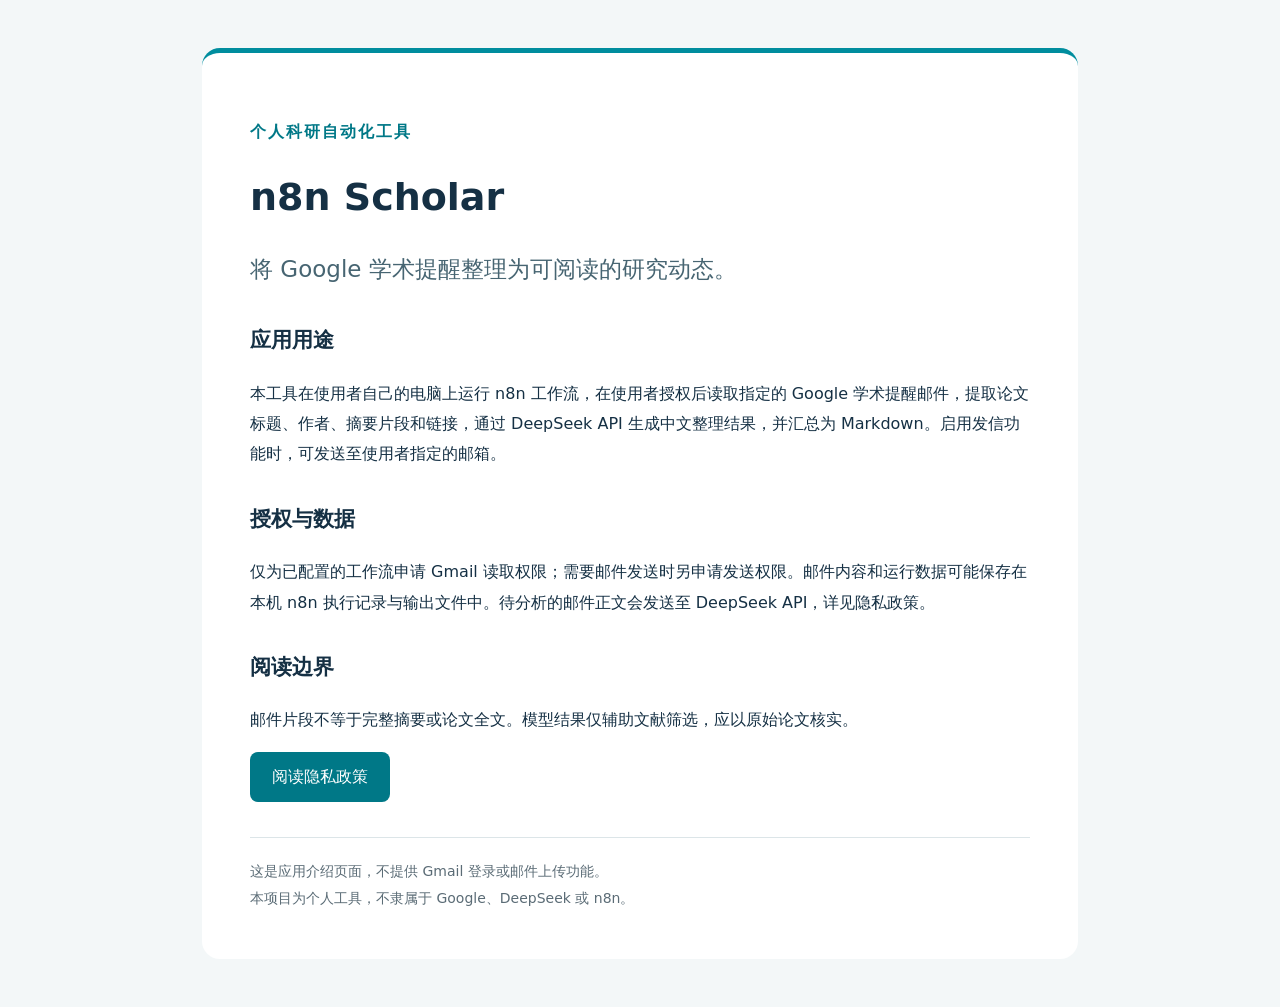
==== index.html @ 7ffe9715 "Add files via upload" ====
<!doctype html><html lang="zh-CN"><head><meta charset="utf-8"><meta name="viewport" content="width=device-width,initial-scale=1"><title>n8n Scholar — 学术动态整理</title><link rel="stylesheet" href="style.css"></head><body><main><p class="tag">个人科研自动化工具</p><h1>n8n Scholar</h1><p class="lead">将 Google 学术提醒整理为可阅读的研究动态。</p><h2>应用用途</h2><p>本工具在使用者自己的电脑上运行 n8n 工作流，在使用者授权后读取指定的 Google 学术提醒邮件，提取论文标题、作者、摘要片段和链接，通过 DeepSeek API 生成中文整理结果，并汇总为 Markdown。启用发信功能时，可发送至使用者指定的邮箱。</p><h2>授权与数据</h2><p>仅为已配置的工作流申请 Gmail 读取权限；需要邮件发送时另申请发送权限。邮件内容和运行数据可能保存在本机 n8n 执行记录与输出文件中。待分析的邮件正文会发送至 DeepSeek API，详见隐私政策。</p><h2>阅读边界</h2><p>邮件片段不等于完整摘要或论文全文。模型结果仅辅助文献筛选，应以原始论文核实。</p><p><a class="button" href="privacy.html">阅读隐私政策</a></p><footer>这是应用介绍页面，不提供 Gmail 登录或邮件上传功能。<br>本项目为个人工具，不隶属于 Google、DeepSeek 或 n8n。</footer></main></body></html>
---- style.css ----
:root{font-family:system-ui,"Microsoft YaHei",sans-serif;color:#153044;background:#f3f7f8}body{margin:0}main{max-width:780px;margin:48px auto;background:white;padding:48px;border-radius:18px;border-top:5px solid #008d9e;line-height:1.9}h1{font-size:38px;line-height:1.3}h2{font-size:21px;margin-top:30px}a{color:#007887}.tag{color:#007887;font-weight:600;letter-spacing:2px}.lead{font-size:23px;color:#476572}.button{display:inline-block;padding:10px 22px;background:#007887;color:white;text-decoration:none;border-radius:8px}footer{border-top:1px solid #dce5e8;margin-top:35px;padding-top:20px;color:#5b6c76;font-size:14px}@media(max-width:650px){main{margin:0;padding:26px;border-radius:0}h1{font-size:30px}}
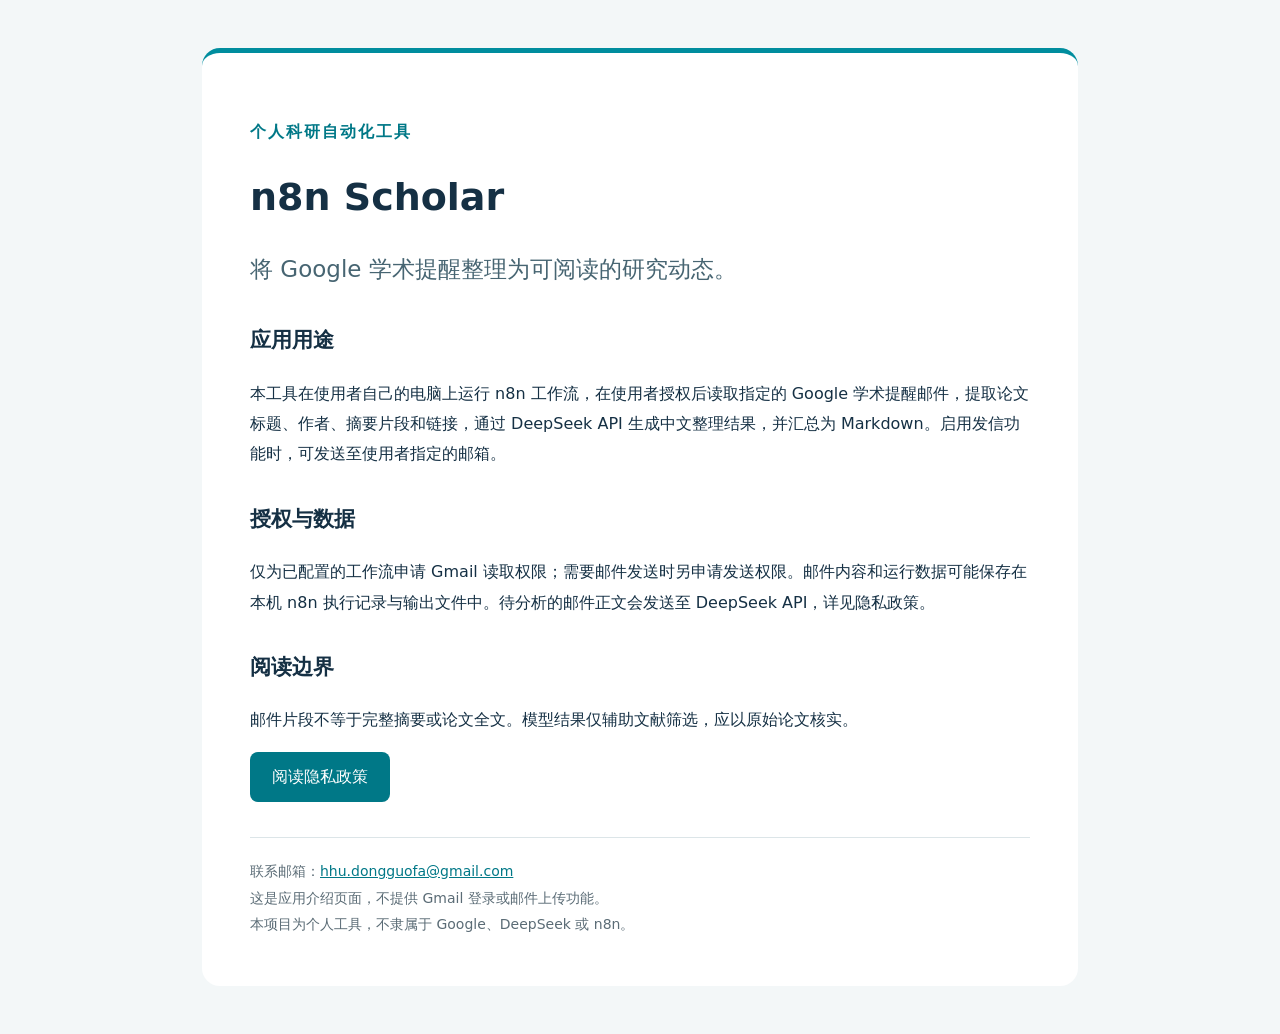
==== commit 45f9995d: "Add files via upload" ====
--- a/index.html
+++ b/index.html
@@ -1 +1,2 @@
-<!doctype html><html lang="zh-CN"><head><meta charset="utf-8"><meta name="viewport" content="width=device-width,initial-scale=1"><title>n8n Scholar — 学术动态整理</title><link rel="stylesheet" href="style.css"></head><body><main><p class="tag">个人科研自动化工具</p><h1>n8n Scholar</h1><p class="lead">将 Google 学术提醒整理为可阅读的研究动态。</p><h2>应用用途</h2><p>本工具在使用者自己的电脑上运行 n8n 工作流，在使用者授权后读取指定的 Google 学术提醒邮件，提取论文标题、作者、摘要片段和链接，通过 DeepSeek API 生成中文整理结果，并汇总为 Markdown。启用发信功能时，可发送至使用者指定的邮箱。</p><h2>授权与数据</h2><p>仅为已配置的工作流申请 Gmail 读取权限；需要邮件发送时另申请发送权限。邮件内容和运行数据可能保存在本机 n8n 执行记录与输出文件中。待分析的邮件正文会发送至 DeepSeek API，详见隐私政策。</p><h2>阅读边界</h2><p>邮件片段不等于完整摘要或论文全文。模型结果仅辅助文献筛选，应以原始论文核实。</p><p><a class="button" href="privacy.html">阅读隐私政策</a></p><footer>这是应用介绍页面，不提供 Gmail 登录或邮件上传功能。<br>本项目为个人工具，不隶属于 Google、DeepSeek 或 n8n。</footer></main></body></html>
+<!doctype html><html lang="zh-CN"><head><meta charset="utf-8"><meta name="viewport" content="width=device-width,initial-scale=1"><title>n8n Scholar — 学术动态整理</title><link rel="stylesheet" href="style.css"></head><body><main><p class="tag">个人科研自动化工具</p><h1>n8n Scholar</h1><p class="lead">将 Google 学术提醒整理为可阅读的研究动态。</p><h2>应用用途</h2><p>本工具在使用者自己的电脑上运行 n8n 工作流，在使用者授权后读取指定的 Google 学术提醒邮件，提取论文标题、作者、摘要片段和链接，通过 DeepSeek API 生成中文整理结果，并汇总为 Markdown。启用发信功能时，可发送至使用者指定的邮箱。</p><h2>授权与数据</h2><p>仅为已配置的工作流申请 Gmail 读取权限；需要邮件发送时另申请发送权限。邮件内容和运行数据可能保存在本机 n8n 执行记录与输出文件中。待分析的邮件正文会发送至 DeepSeek API，详见隐私政策。</p><h2>阅读边界</h2><p>邮件片段不等于完整摘要或论文全文。模型结果仅辅助文献筛选，应以原始论文核实。</p><p><a class="button" href="privacy.html">阅读隐私政策</a></p><footer>联系邮箱：<a href="mailto:hhu.dongguofa@gmail.com">hhu.dongguofa@gmail.com</a><br>这是应用介绍页面，不提供 Gmail 登录或邮件上传功能。<br>本项目为个人工具，不隶属于 Google、DeepSeek 或 n8n。</footer></main></body></html>
+
